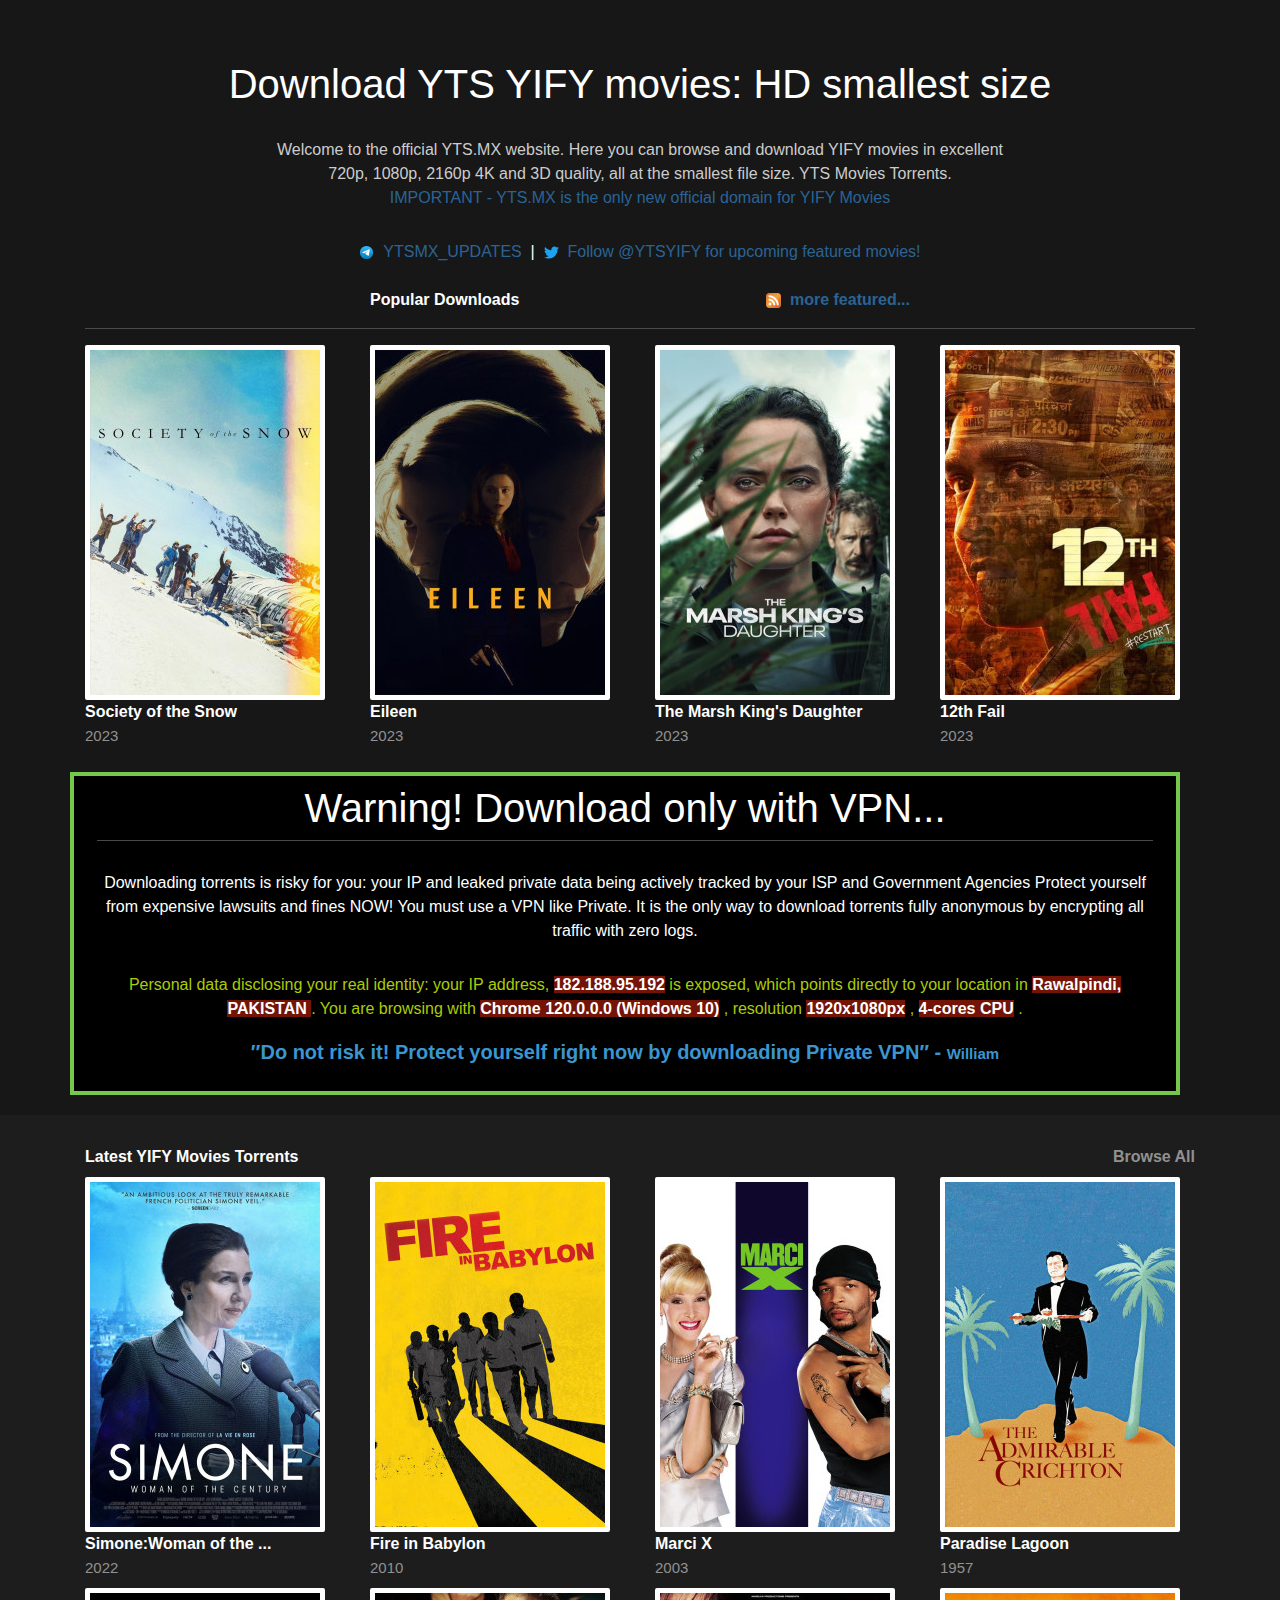
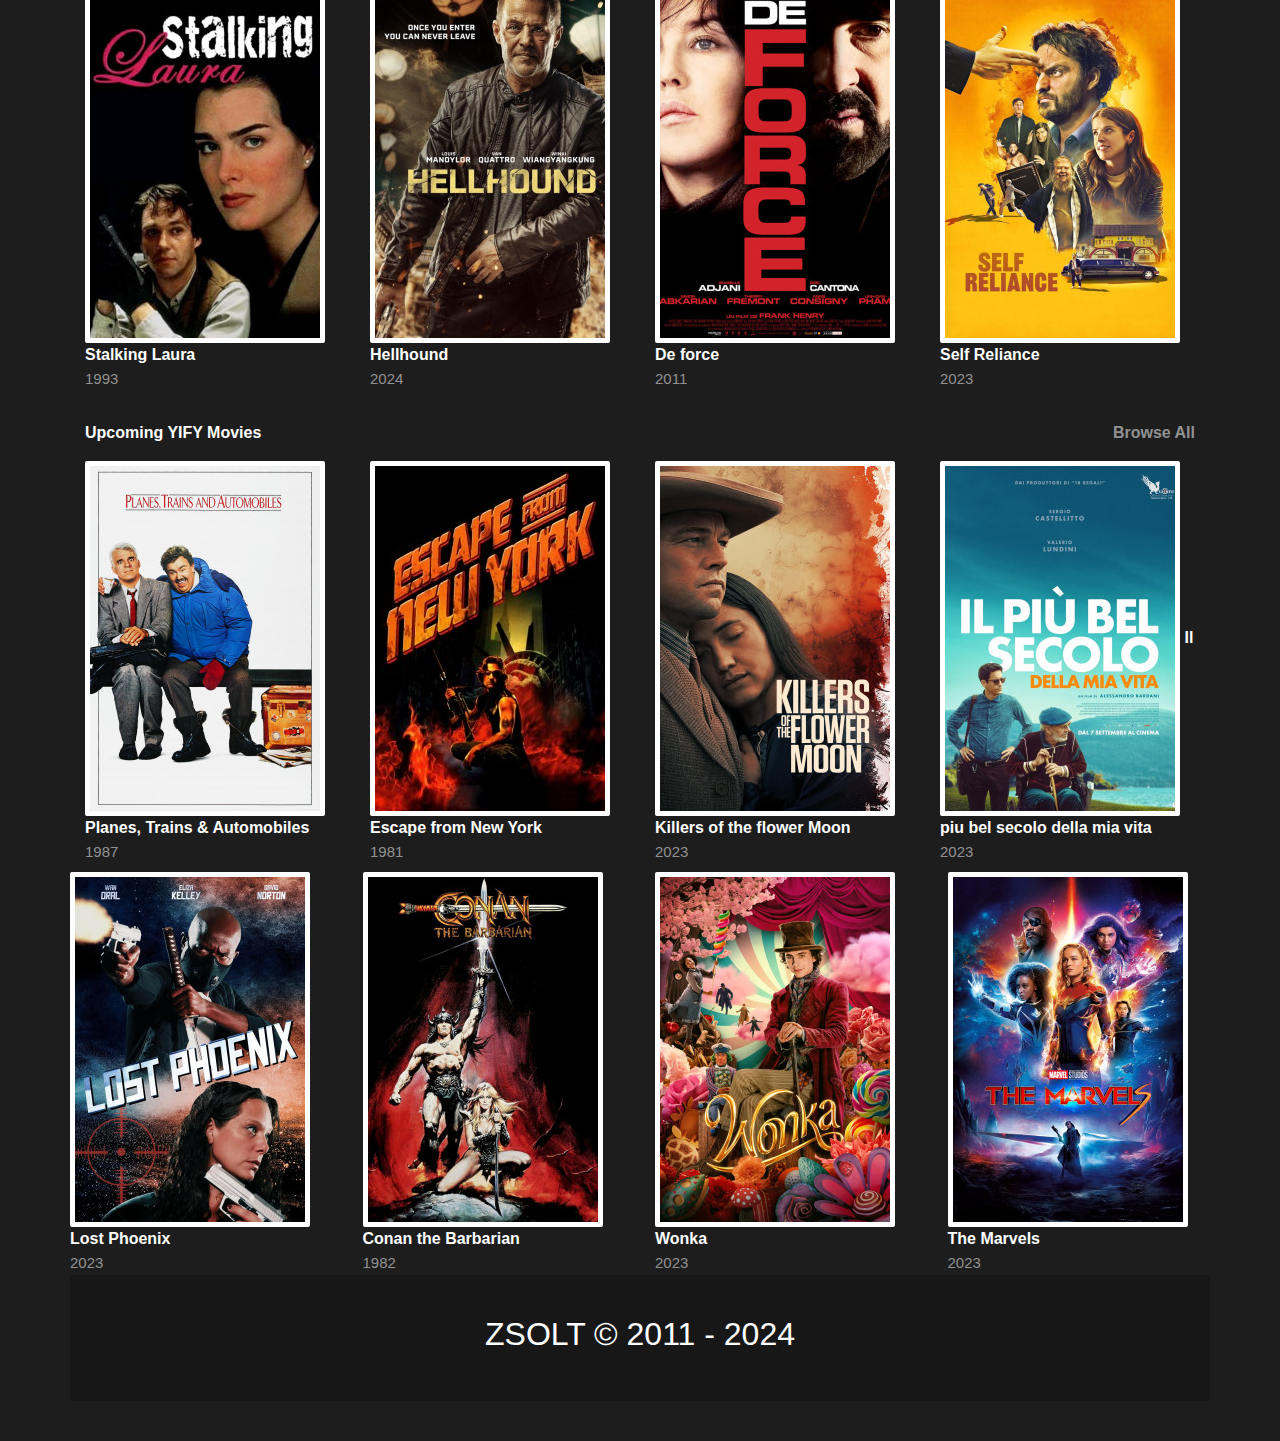
==== index.html @ 5f65e83f "completed assigment" ====
<!doctype html>
<html lang="en">

<head>
    <!-- Required meta tags -->
    <meta charset="utf-8">
    <meta name="viewport" content="width=device-width, initial-scale=1, shrink-to-fit=no">

    <!-- Bootstrap CSS -->
    <link rel="stylesheet" href="https://cdn.jsdelivr.net/npm/bootstrap@4.4.1/dist/css/bootstrap.min.css"
        integrity="sha384-Vkoo8x4CGsO3+Hhxv8T/Q5PaXtkKtu6ug5TOeNV6gBiFeWPGFN9MuhOf23Q9Ifjh" crossorigin="anonymous">
    <link rel="stylesheet" href="./style.css">

    <title>The Oficial Home of YIFY Movies Torerent Download - YTS</title>
</head>

<body>
    <div class="col-12" style="background-color:   #171717; padding-bottom: 20px; padding-top: 60px;">
        <div class="container">
            <h1 class="heading" id="heading"></h1>
            <p class="subHeading" id="subHeading"></p>
            <p class="subHeading">
                <span>
                    <img width="15" src="./assets/telegram.svg" />&nbsp;
                    <a class="link" href="">YTSMX_UPDATES </a>
                    <span style="color: white;">&nbsp;|&nbsp;</span>
                    <img width="15" src="./assets/twitter.svg" />&nbsp;
                    <a class="link" href="">Follow @YTSYIFY for upcoming featured movies!</a>
                </span>
            </p>

            <div class="row mt-4">
                <div class="col-3"></div>
                <div class="col-3"><span class="boldHeading">Popular Downloads</span></div>
                <div class="col-3" style="text-align: right;">
                    <img width="15" src="./assets/rss-icon.webp" />&nbsp;
                    <a class="link" style="font-weight: 900;" href="">more featured...</a>
                </div>
            </div>
            <div class="hLine" style=" margin-top: 16px; margin-bottom: 16px;"></div>
            <div class="row" id="popularMoviesContainer">

            </div>
            <div class="row w-100 p-2 mt-4 ad">
                <div class="col-12">
                    <h1 class="heading">Warning!‌‌‌ Download only with VPN...</h1>
                    <div class="hLine"></div>
                    <p class="subHeading" style="color: white;">Downloading torrents is risky for you: your IP and
                        leaked
                        private data being
                        actively tracked by your ISP and Government Agencies Protect yourself from expensive lawsuits
                        and
                        fines NOW! You must use a VPN like Private. It is the only way to download torrents fully
                        anonymous
                        by encrypting all traffic with zero logs.</p>
                    <p class="subHeading" style="color: #ABCC06;">Personal data disclosing your real identity: your IP
                        address, <b class="highlight">182.188.95.192</b> is exposed, which points directly to your
                        location
                        in
                        <b class="highlight"> Rawalpindi, PAKISTAN </b>.
                        You are browsing with <b class="highlight">Chrome 120.0.0.0 (Windows 10)</b> , resolution <b
                            class="highlight">1920x1080px</b> , <b class="highlight">4-cores CPU</b> .
                    </p>
                    <p style="text-align: center; color: #3B96D0; font-size: 20px; font-weight: 600;">
                        ″Do not risk it! Protect yourself right now by downloading Private VPN″ - <span
                            style="font-size: 15px;">William</span>
                    </p>
                </div>
            </div>
        </div>
    </div>

    <div class="col-12" style="background-color: #1D1D1D; padding-bottom: 20px; padding-top: 30px;">
        <div class="container">
            <div class="row">
                <div class="col-6 imgName">Latest YIFY Movies Torrents</div>
                <div class="col-6" style="text-align: right; color: #919191; font-weight: 600;">Browse All</div>
            </div>
            <div class="row mt-2">

                <!-- just delete the below data so it will come from js array and give ID to above row div and use that id in your javascript code, see line number 189 -->
                <div class="col-3">
                    <img src="./assets/movies-posters/5.jpg" class="image" />
                    <span class="imgName">Simone:Woman of the ...</span>
                    <br />
                    <span class="imgYear">2022</span>

                </div>
                <div class="col-3">
                    <img src="./assets/movies-posters/6.jpg" class="image" />
                    <span class="imgName">Fire in Babylon</span>
                    <br />
                    <span class="imgYear">2010</span>
                </div>

                <div class="col-3">
                    <img src="./assets/movies-posters/7.jpg" class="image" />
                    <span class="imgName">Marci X</span>
                    <br />
                    <span class="imgYear">2003</span>

                </div>

                <div class="col-3">
                    <img src="./assets/movies-posters/8.jpg" class="image" />
                    <span class="imgName">Paradise Lagoon</span>
                    <br />
                    <span class="imgYear">1957</span>

                </div>


            </div>
            <div class="row mt-2">
                <div class="col-3">
                    <img src="./assets/movies-posters/9.jpg" class="image" />
                    <span class="imgName"> Stalking Laura</span>
                    <br />
                    <span class="imgYear">1993</span>

                </div>
                <div class="col-3">
                    <img src="./assets/movies-posters/10.jpg" class="image" />
                    <span class="imgName">Hellhound</span>
                    <br />
                    <span class="imgYear">2024</span>
                </div>

                <div class="col-3">
                    <img src="./assets/movies-posters/11.jpg" class="image" />
                    <span class="imgName">De force</span>
                    <br />
                    <span class="imgYear">2011</span>

                </div>

                <div class="col-3">
                    <img src="./assets/movies-posters/12.jpg" class="image" />
                    <span class="imgName">Self Reliance</span>
                    <br />
                    <span class="imgYear">2023</span>

                </div>


            </div>
        </div>
        <div class="col-12" style="background-color: #1D1D1D; padding-bottom: 20px; padding-top: 30px;">
            <div class="container">
                <div class="row">
                    <div class="col-6 imgName">Upcoming YIFY Movies</div>
                    <div class="col-6" style="text-align: right; color: #919191; font-weight: 600;">Browse All</div>
                </div>
                <div class="row mt-2">
            </div>
                    <div class="row mt-2">
                        <div class="col-3">
                            <img src="./assets/movies-posters/13.jpg" class="image" />
                            <span class="imgName"> Planes, Trains & Automobiles</span>
                            <br />
                            <span class="imgYear">1987</span>
        
                        </div>
                        <div class="col-3">
                            <img src="./assets/movies-posters/14.jpg" class="image" />
                            <span class="imgName">Escape from New York</span>
                            <br />
                            <span class="imgYear">1981</span>
                        </div>
        
                        <div class="col-3">
                            <img src="./assets/movies-posters/16.jpg" class="image" />
                            <span class="imgName">Killers of the flower Moon</span>
                            <br />
                            <span class="imgYear">2023</span>
        
                        </div>
        
                        <div class="col-3">
                            <img src="./assets/movies-posters/15.jpg" class="image" />
                            <span class="imgName">Il piu bel secolo della mia vita</span>
                            <br />
                            <span class="imgYear">2023</span>
        
                        </div>
        
                        <div class="row mt-2">
                            <div class="col-3">
                                <img src="./assets/movies-posters/17.jpg" class="image" />
                                <span class="imgName">Lost Phoenix</span>
                                <br />
                                <span class="imgYear">2023</span>
            
                            </div>
                            <div class="col-3">
                                <img src="./assets/movies-posters/18.jpg" class="image" />
                                <span class="imgName">Conan the Barbarian</span>
                                <br />
                                <span class="imgYear">1982</span>
                            </div>
            
                            <div class="col-3">
                                <img src="./assets/movies-posters/19.jpg" class="image" />
                                <span class="imgName">Wonka</span>
                                <br />
                                <span class="imgYear">2023</span>
            
                            </div>
            
                            <div class="col-3">
                                <img src="./assets/movies-posters/20.jpg" class="image" />
                                <span class="imgName">The Marvels</span>
                                <br />
                                <span class="imgYear">2023</span>
            
                            </div>
    </div>

    <div class="col-12" style="background-color:   #171717;">
        <h2 style="width: 100%; text-align: center; padding: 40px; color: white;">ZSOLT © 2011 - 2024</h2>
    </div>



    <script>
        document.getElementById('heading').innerHTML = 'Download YTS YIFY movies: HD smallest size';
        document.getElementById('subHeading').innerHTML = 'Welcome to the official YTS.MX website. Here you can browse and download YIFY movies in excellent <br> 720p, 1080p, 2160p 4K and 3D quality, all at the smallest file size. YTS Movies Torrents. <br> <a class="link" href="">IMPORTANT - YTS.MX is the only new official domain for YIFY Movies</a>';

        var popularMovies = [
            {
                image: './assets/movies-posters/1.jpg',
                name: 'Society of the Snow',
                year: 2023
            },
            {
                image: './assets/movies-posters/2.jpg',
                name: 'Eileen',
                year: 2023
            },
            {
                image: './assets/movies-posters/3.jpg',
                name: 'The Marsh King\'s Daughter',
                year: 2023
            },
            {
                image: './assets/movies-posters/4.jpg',
                name: '12th Fail',
                year: 2023
            }
        ];
        var html = '';
        for (let i = 0; i < popularMovies.length; i++) {
            html += ' <div class="col-3"><img src="'+popularMovies[i].image+'" class="image" /><span class="imgName">'+popularMovies[i].name+'</span><br /><span class="imgYear">'+popularMovies[i].year+'</span></div>'
        }
        document.getElementById('popularMoviesContainer').innerHTML = html;


// you need to write your JS code here


    </script>

    <!-- Optional JavaScript -->
    <!-- jQuery first, then Popper.js, then Bootstrap JS -->
    <script src="https://code.jquery.com/jquery-3.4.1.slim.min.js"
        integrity="sha384-J6qa4849blE2+poT4WnyKhv5vZF5SrPo0iEjwBvKU7imGFAV0wwj1yYfoRSJoZ+n"
        crossorigin="anonymous"></script>
    <script src="https://cdn.jsdelivr.net/npm/popper.js@1.16.0/dist/umd/popper.min.js"
        integrity="sha384-Q6E9RHvbIyZFJoft+2mJbHaEWldlvI9IOYy5n3zV9zzTtmI3UksdQRVvoxMfooAo"
        crossorigin="anonymous"></script>
    <script src="https://cdn.jsdelivr.net/npm/bootstrap@4.4.1/dist/js/bootstrap.min.js"
        integrity="sha384-wfSDF2E50Y2D1uUdj0O3uMBJnjuUD4Ih7YwaYd1iqfktj0Uod8GCExl3Og8ifwB6"
        crossorigin="anonymous"></script>
</body>

</html>
---- style.css ----
.heading{
    text-align: center;
    color: white;
    
}

.subHeading{
    color:#CCCCCC;
    text-align: center;
    margin-top: 30px;
}

.link{
    color: #2A6496;
    font-weight: 500;
}

.boldHeading{
    color: white;
    font-weight: 700;
}


.hLine{
    height: 1px; 
    background-color: #494A4B; 
   
}


.image{
    border: 5px solid white; 
    border-radius: 2px;
}


.imgName{
    color: white; 
    font-size: 16px; 
    font-weight: 600;
}

.imgYear{
    color: #919191; 
    font-size: 15px; 
    font-weight: 400;
}

.highlight{
    color: white; 
    background-color: #731407;
}

.ad{
    background-color: black; 
    border: 4px solid #75C74E;
}
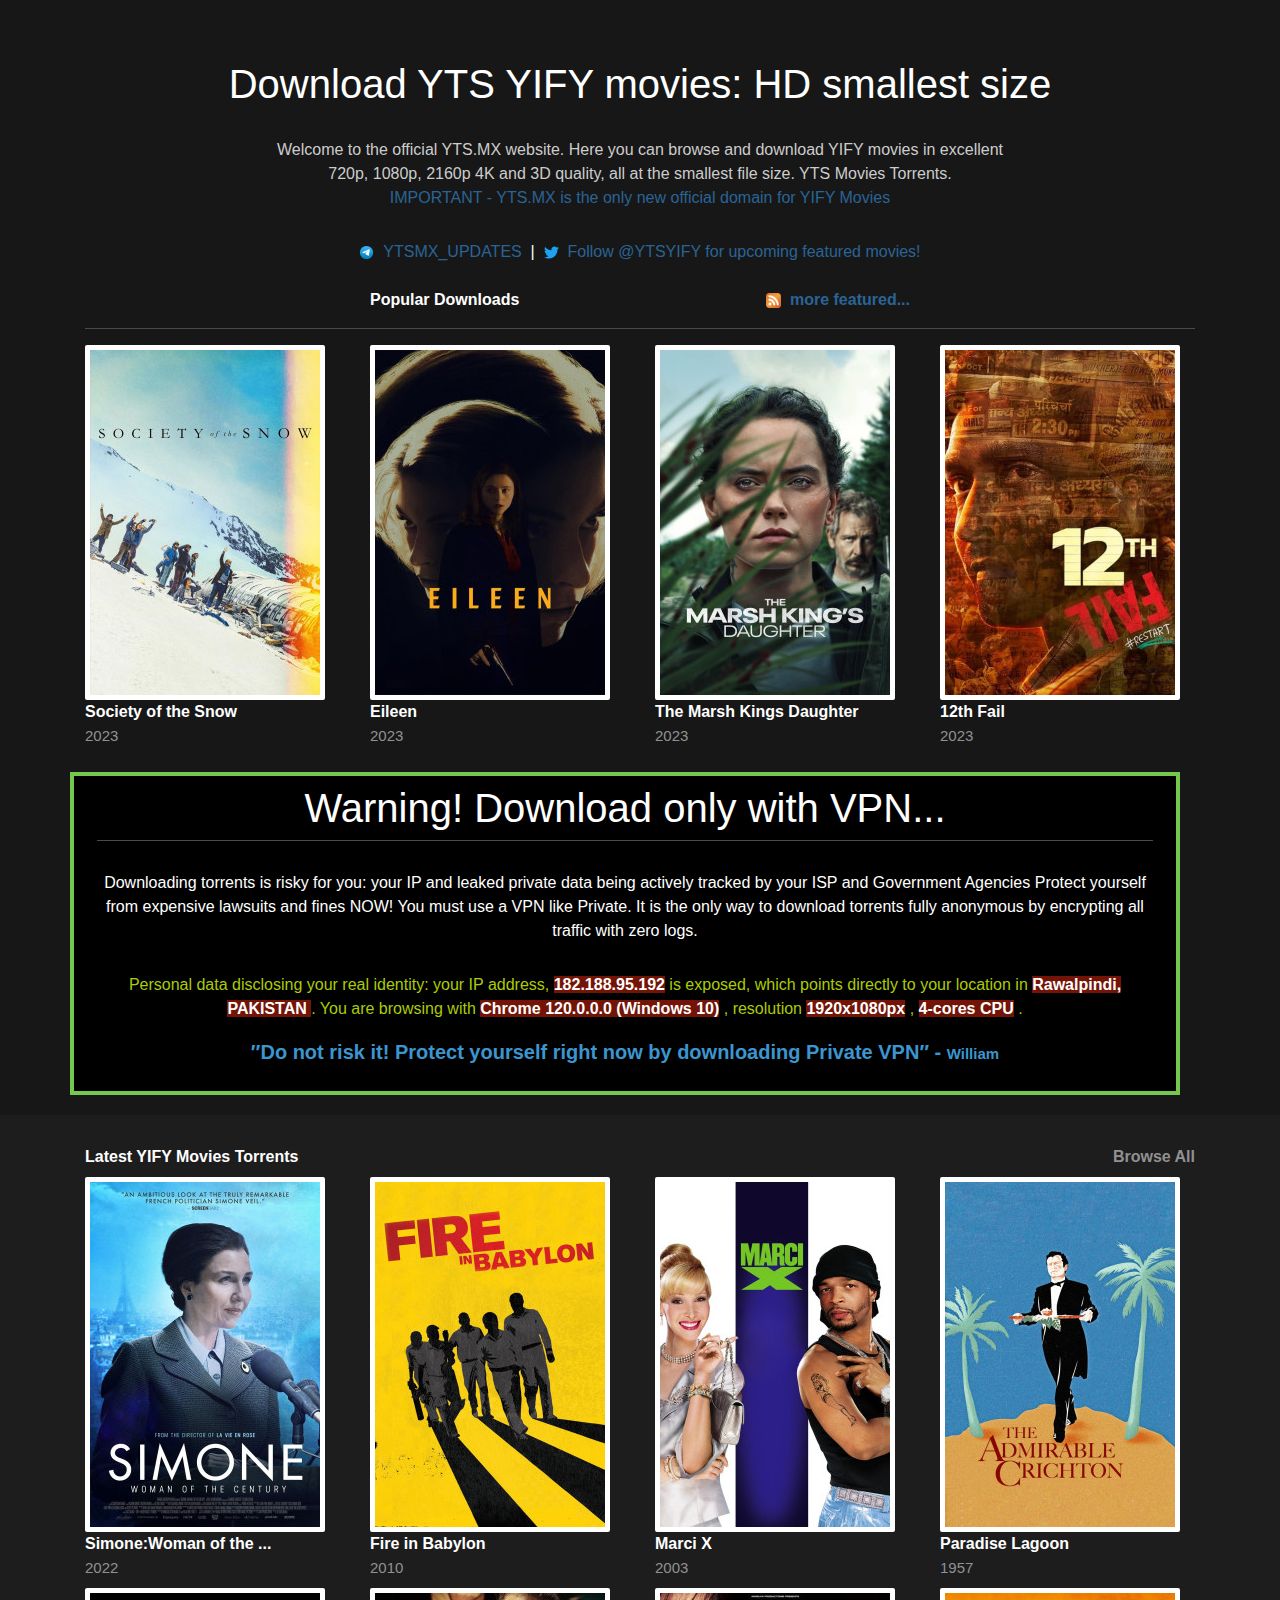
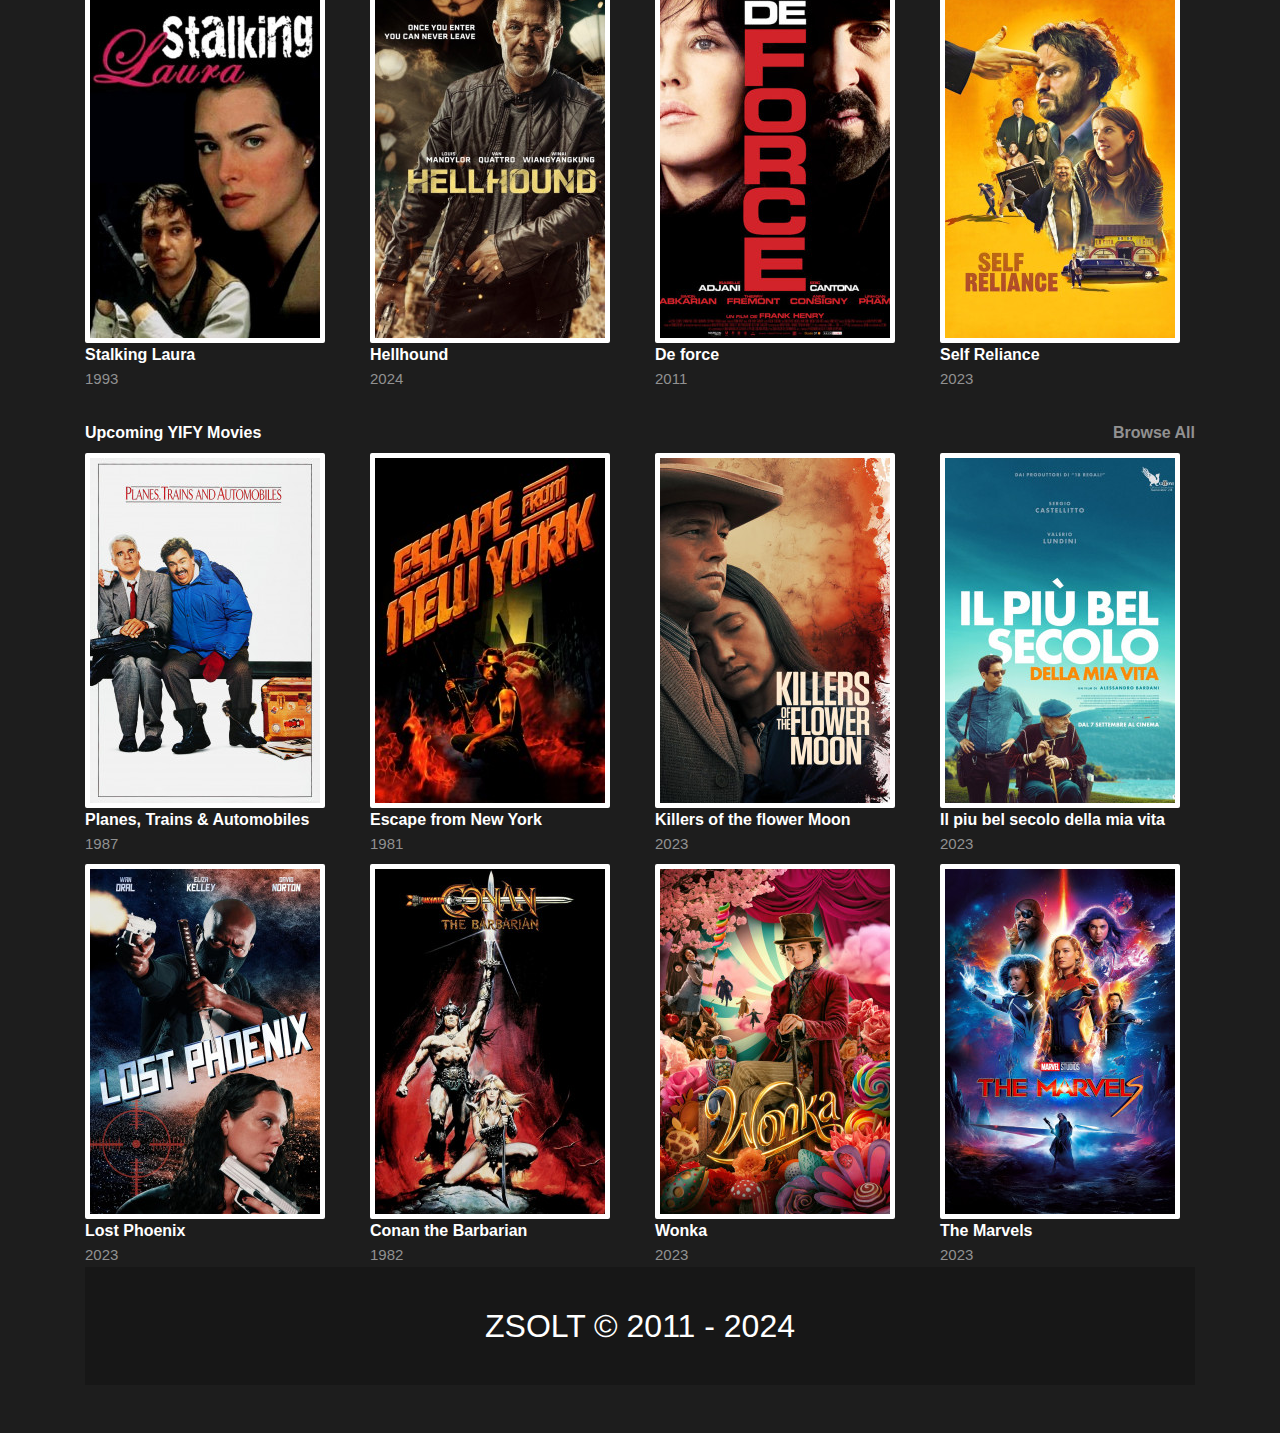
==== commit a3a18f0a: "Add cursor pointer to image and image name" ====
--- a/index.html
+++ b/index.html
@@ -151,126 +151,138 @@
                     <div class="col-6 imgName">Upcoming YIFY Movies</div>
                     <div class="col-6" style="text-align: right; color: #919191; font-weight: 600;">Browse All</div>
                 </div>
+
+                <div class="row mt-2" id="upcoming1">
+                </div>
                 <div class="row mt-2">
-            </div>
-                    <div class="row mt-2">
-                        <div class="col-3">
-                            <img src="./assets/movies-posters/13.jpg" class="image" />
-                            <span class="imgName"> Planes, Trains & Automobiles</span>
-                            <br />
-                            <span class="imgYear">1987</span>
-        
-                        </div>
-                        <div class="col-3">
-                            <img src="./assets/movies-posters/14.jpg" class="image" />
-                            <span class="imgName">Escape from New York</span>
-                            <br />
-                            <span class="imgYear">1981</span>
-                        </div>
-        
-                        <div class="col-3">
-                            <img src="./assets/movies-posters/16.jpg" class="image" />
-                            <span class="imgName">Killers of the flower Moon</span>
-                            <br />
-                            <span class="imgYear">2023</span>
-        
-                        </div>
-        
-                        <div class="col-3">
-                            <img src="./assets/movies-posters/15.jpg" class="image" />
-                            <span class="imgName">Il piu bel secolo della mia vita</span>
-                            <br />
-                            <span class="imgYear">2023</span>
-        
-                        </div>
-        
-                        <div class="row mt-2">
-                            <div class="col-3">
-                                <img src="./assets/movies-posters/17.jpg" class="image" />
-                                <span class="imgName">Lost Phoenix</span>
-                                <br />
-                                <span class="imgYear">2023</span>
-            
-                            </div>
-                            <div class="col-3">
-                                <img src="./assets/movies-posters/18.jpg" class="image" />
-                                <span class="imgName">Conan the Barbarian</span>
-                                <br />
-                                <span class="imgYear">1982</span>
-                            </div>
-            
-                            <div class="col-3">
-                                <img src="./assets/movies-posters/19.jpg" class="image" />
-                                <span class="imgName">Wonka</span>
-                                <br />
-                                <span class="imgYear">2023</span>
-            
-                            </div>
-            
-                            <div class="col-3">
-                                <img src="./assets/movies-posters/20.jpg" class="image" />
-                                <span class="imgName">The Marvels</span>
-                                <br />
-                                <span class="imgYear">2023</span>
-            
-                            </div>
-    </div>
-
-    <div class="col-12" style="background-color:   #171717;">
-        <h2 style="width: 100%; text-align: center; padding: 40px; color: white;">ZSOLT © 2011 - 2024</h2>
-    </div>
-
-
-
-    <script>
-        document.getElementById('heading').innerHTML = 'Download YTS YIFY movies: HD smallest size';
-        document.getElementById('subHeading').innerHTML = 'Welcome to the official YTS.MX website. Here you can browse and download YIFY movies in excellent <br> 720p, 1080p, 2160p 4K and 3D quality, all at the smallest file size. YTS Movies Torrents. <br> <a class="link" href="">IMPORTANT - YTS.MX is the only new official domain for YIFY Movies</a>';
-
-        var popularMovies = [
-            {
-                image: './assets/movies-posters/1.jpg',
-                name: 'Society of the Snow',
-                year: 2023
-            },
-            {
-                image: './assets/movies-posters/2.jpg',
-                name: 'Eileen',
-                year: 2023
-            },
-            {
-                image: './assets/movies-posters/3.jpg',
-                name: 'The Marsh King\'s Daughter',
-                year: 2023
-            },
-            {
-                image: './assets/movies-posters/4.jpg',
-                name: '12th Fail',
-                year: 2023
-            }
-        ];
-        var html = '';
-        for (let i = 0; i < popularMovies.length; i++) {
-            html += ' <div class="col-3"><img src="'+popularMovies[i].image+'" class="image" /><span class="imgName">'+popularMovies[i].name+'</span><br /><span class="imgYear">'+popularMovies[i].year+'</span></div>'
-        }
-        document.getElementById('popularMoviesContainer').innerHTML = html;
-
-
-// you need to write your JS code here
-
-
-    </script>
-
-    <!-- Optional JavaScript -->
-    <!-- jQuery first, then Popper.js, then Bootstrap JS -->
-    <script src="https://code.jquery.com/jquery-3.4.1.slim.min.js"
-        integrity="sha384-J6qa4849blE2+poT4WnyKhv5vZF5SrPo0iEjwBvKU7imGFAV0wwj1yYfoRSJoZ+n"
-        crossorigin="anonymous"></script>
-    <script src="https://cdn.jsdelivr.net/npm/popper.js@1.16.0/dist/umd/popper.min.js"
-        integrity="sha384-Q6E9RHvbIyZFJoft+2mJbHaEWldlvI9IOYy5n3zV9zzTtmI3UksdQRVvoxMfooAo"
-        crossorigin="anonymous"></script>
-    <script src="https://cdn.jsdelivr.net/npm/bootstrap@4.4.1/dist/js/bootstrap.min.js"
-        integrity="sha384-wfSDF2E50Y2D1uUdj0O3uMBJnjuUD4Ih7YwaYd1iqfktj0Uod8GCExl3Og8ifwB6"
-        crossorigin="anonymous"></script>
+                    <div class="col-3">
+                        <img src="./assets/movies-posters/17.jpg" class="image" />
+                        <span class="imgName">Lost Phoenix</span>
+                        <br />
+                        <span class="imgYear">2023</span>
+
+                    </div>
+                    <div class="col-3">
+                        <img src="./assets/movies-posters/18.jpg" class="image" />
+                        <span class="imgName">Conan the Barbarian</span>
+                        <br />
+                        <span class="imgYear">1982</span>
+                    </div>
+
+                    <div class="col-3">
+                        <img src="./assets/movies-posters/19.jpg" class="image" />
+                        <span class="imgName">Wonka</span>
+                        <br />
+                        <span class="imgYear">2023</span>
+
+                    </div>
+
+                    <div class="col-3">
+                        <img src="./assets/movies-posters/20.jpg" class="image" />
+                        <span class="imgName">The Marvels</span>
+                        <br />
+                        <span class="imgYear">2023</span>
+
+                    </div>
+                </div>
+
+                <div class="col-12" style="background-color:   #171717;">
+                    <h2 style="width: 100%; text-align: center; padding: 40px; color: white;">ZSOLT © 2011 - 2024</h2>
+                </div>
+
+
+
+                <script>
+                    populatePopularMovies();
+                    populateUpcomingMovies1();
+
+                    function populatePopularMovies() {
+                        document.getElementById('heading').innerHTML = 'Download YTS YIFY movies: HD smallest size';
+                        document.getElementById('subHeading').innerHTML = 'Welcome to the official YTS.MX website. Here you can browse and download YIFY movies in excellent <br> 720p, 1080p, 2160p 4K and 3D quality, all at the smallest file size. YTS Movies Torrents. <br> <a class="link" href="">IMPORTANT - YTS.MX is the only new official domain for YIFY Movies</a>';
+
+                        var popularMovies = [
+                            {
+                                image: './assets/movies-posters/1.jpg',
+                                name: 'Society of the Snow',
+                                year: 2023
+                            },
+                            {
+                                image: './assets/movies-posters/2.jpg',
+                                name: 'Eileen',
+                                year: 2023
+                            },
+                            {
+                                image: './assets/movies-posters/3.jpg',
+                                name: 'The Marsh Kings Daughter',
+                                year: 2023
+                            },
+                            {
+                                image: './assets/movies-posters/4.jpg',
+                                name: '12th Fail',
+                                year: 2023
+                            }
+                        ];
+                        var html = '';
+                        for (let i = 0; i < popularMovies.length; i++) {
+                            html += ' <div class="col-3"><img onclick="redirectToDetail(\'' + popularMovies[i].name + '\')" src="' + popularMovies[i].image + '" class="image" /><span class="imgName">' + popularMovies[i].name + '</span><br /><span class="imgYear">' + popularMovies[i].year + '</span></div>'
+                        }
+                        document.getElementById('popularMoviesContainer').innerHTML = html;
+                    }
+
+
+                  
+
+
+                    function populateUpcomingMovies1() {
+                        // you need to write your JS code here
+                        var upcomingMovies1 = [
+                            {
+                                image: './assets/movies-posters/13.jpg',
+                                name: 'Planes, Trains & Automobiles',
+                                year: 1987
+                            },
+                            {
+                                image: './assets/movies-posters/14.jpg',
+                                name: 'Escape from New York',
+                                year: 1981
+                            },
+                            {
+                                image: './assets/movies-posters/16.jpg',
+                                name: 'Killers of the flower Moon',
+                                year: 2023
+                            },
+                            {
+                                image: './assets/movies-posters/15.jpg',
+                                name: 'Il piu bel secolo della mia vita',
+                                year: 2023
+                            },
+                        ];
+                        html1 = '';
+                        for (let i = 0; i < upcomingMovies1.length; i++) {
+                            html1 += '<div class="col-3"><img src="' + upcomingMovies1[i].image + '" class="image" /> <br/><span class="imgName">' + upcomingMovies1[i].name + '</span> <br /><span class="imgYear">' + upcomingMovies1[i].year + '</span> </div>'
+                        }
+                        document.getElementById('upcoming1').innerHTML = html1;
+                    }
+
+                    function redirectToDetail(movieName) {
+                        window.location.href = './details.html?name='+movieName;
+                    }
+
+                   
+
+                </script>
+
+                <!-- Optional JavaScript -->
+                <!-- jQuery first, then Popper.js, then Bootstrap JS -->
+                <script src="https://code.jquery.com/jquery-3.4.1.slim.min.js"
+                    integrity="sha384-J6qa4849blE2+poT4WnyKhv5vZF5SrPo0iEjwBvKU7imGFAV0wwj1yYfoRSJoZ+n"
+                    crossorigin="anonymous"></script>
+                <script src="https://cdn.jsdelivr.net/npm/popper.js@1.16.0/dist/umd/popper.min.js"
+                    integrity="sha384-Q6E9RHvbIyZFJoft+2mJbHaEWldlvI9IOYy5n3zV9zzTtmI3UksdQRVvoxMfooAo"
+                    crossorigin="anonymous"></script>
+                <script src="https://cdn.jsdelivr.net/npm/bootstrap@4.4.1/dist/js/bootstrap.min.js"
+                    integrity="sha384-wfSDF2E50Y2D1uUdj0O3uMBJnjuUD4Ih7YwaYd1iqfktj0Uod8GCExl3Og8ifwB6"
+                    crossorigin="anonymous"></script>
 </body>
 
 </html>--- a/style.css
+++ b/style.css
@@ -32,6 +32,7 @@
 .image{
     border: 5px solid white; 
     border-radius: 2px;
+    cursor: pointer;
 }
 
 
@@ -39,6 +40,11 @@
     color: white; 
     font-size: 16px; 
     font-weight: 600;
+    cursor: pointer;
+}
+
+.imgName:hover{
+    color: blue;
 }
 
 .imgYear{
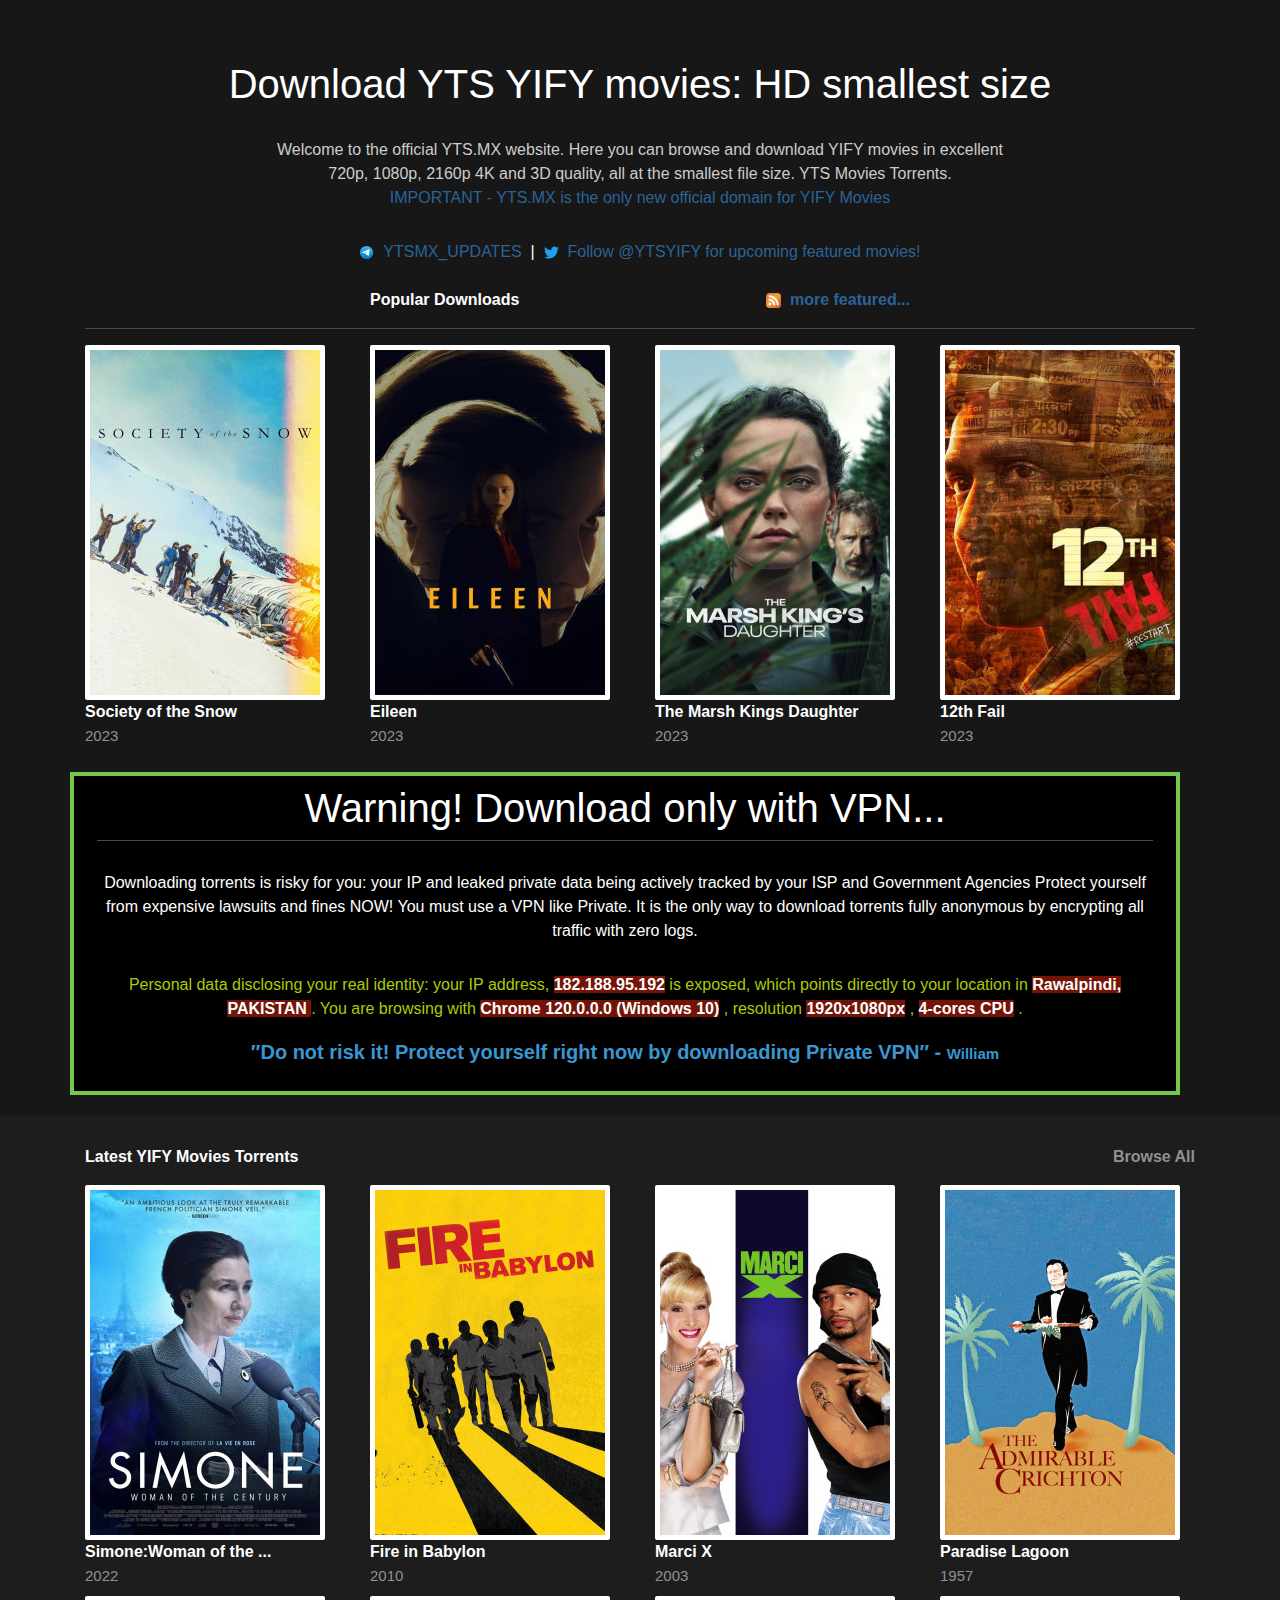
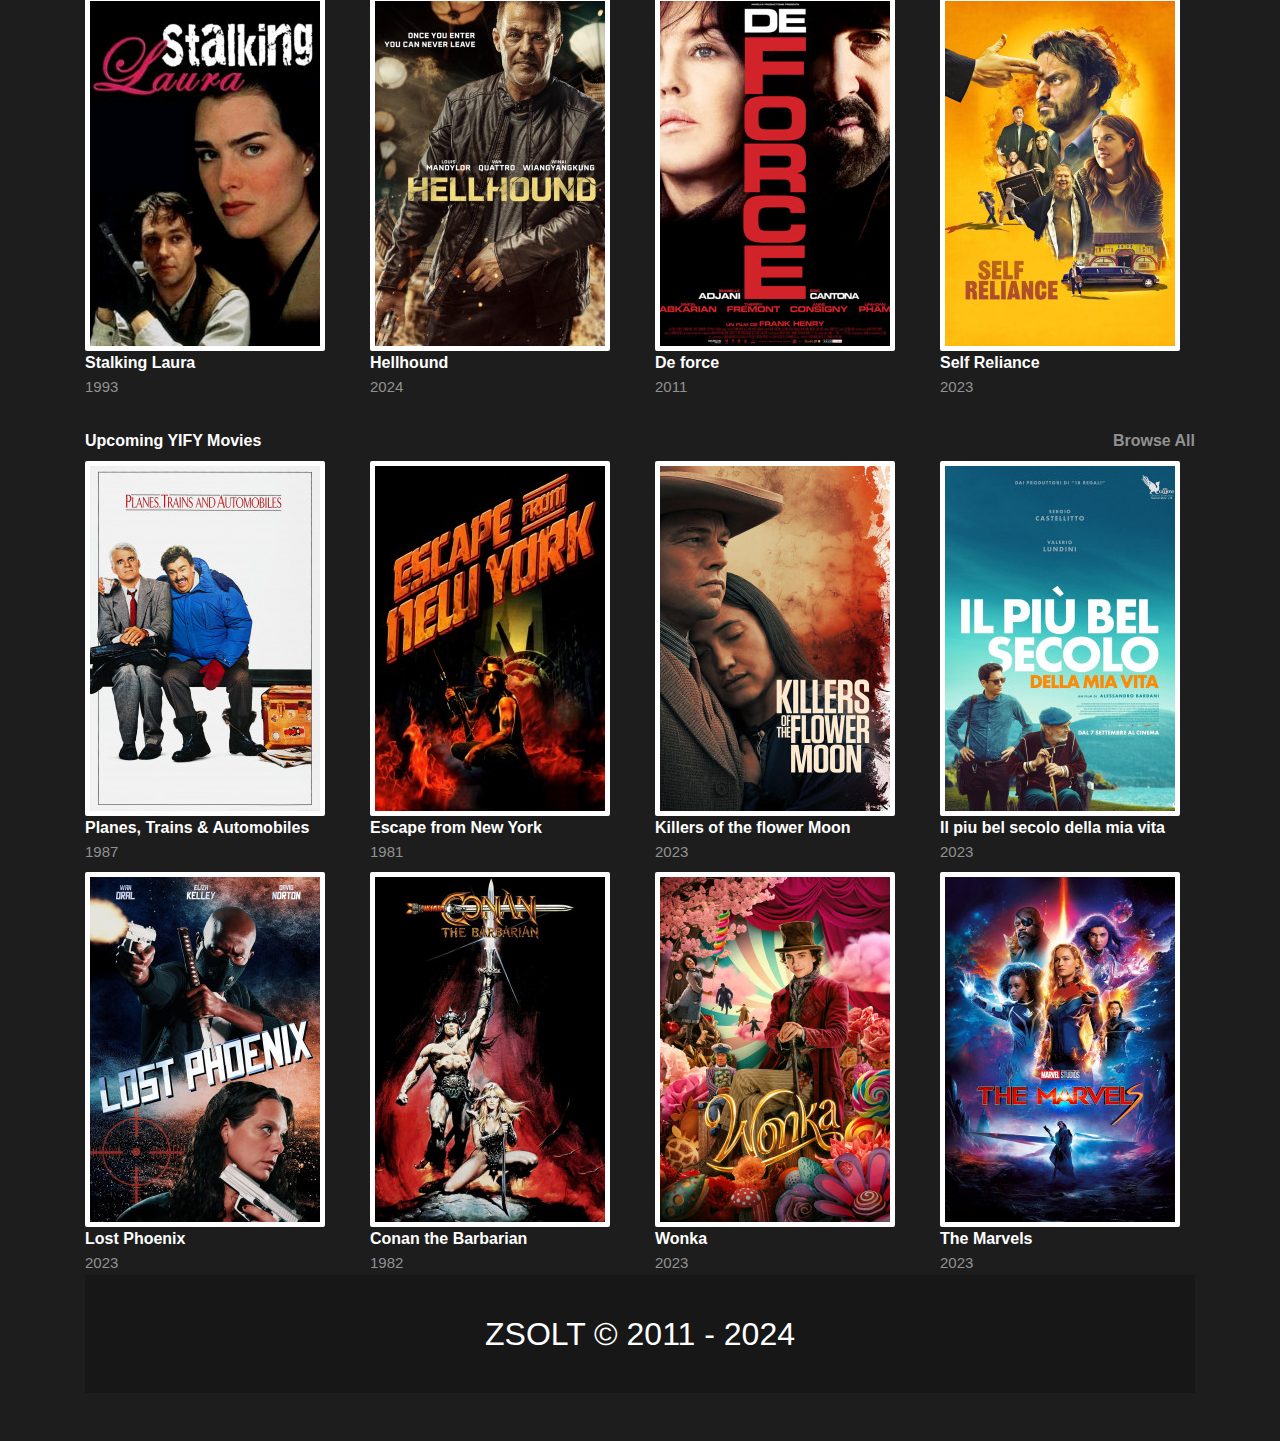
==== commit 663fe75b: "Add latest movies to homepage" ====
--- a/index.html
+++ b/index.html
@@ -69,79 +69,13 @@
             </div>
         </div>
     </div>
-
     <div class="col-12" style="background-color: #1D1D1D; padding-bottom: 20px; padding-top: 30px;">
         <div class="container">
             <div class="row">
                 <div class="col-6 imgName">Latest YIFY Movies Torrents</div>
                 <div class="col-6" style="text-align: right; color: #919191; font-weight: 600;">Browse All</div>
             </div>
-            <div class="row mt-2">
-
-                <!-- just delete the below data so it will come from js array and give ID to above row div and use that id in your javascript code, see line number 189 -->
-                <div class="col-3">
-                    <img src="./assets/movies-posters/5.jpg" class="image" />
-                    <span class="imgName">Simone:Woman of the ...</span>
-                    <br />
-                    <span class="imgYear">2022</span>
-
-                </div>
-                <div class="col-3">
-                    <img src="./assets/movies-posters/6.jpg" class="image" />
-                    <span class="imgName">Fire in Babylon</span>
-                    <br />
-                    <span class="imgYear">2010</span>
-                </div>
-
-                <div class="col-3">
-                    <img src="./assets/movies-posters/7.jpg" class="image" />
-                    <span class="imgName">Marci X</span>
-                    <br />
-                    <span class="imgYear">2003</span>
-
-                </div>
-
-                <div class="col-3">
-                    <img src="./assets/movies-posters/8.jpg" class="image" />
-                    <span class="imgName">Paradise Lagoon</span>
-                    <br />
-                    <span class="imgYear">1957</span>
-
-                </div>
-
-
-            </div>
-            <div class="row mt-2">
-                <div class="col-3">
-                    <img src="./assets/movies-posters/9.jpg" class="image" />
-                    <span class="imgName"> Stalking Laura</span>
-                    <br />
-                    <span class="imgYear">1993</span>
-
-                </div>
-                <div class="col-3">
-                    <img src="./assets/movies-posters/10.jpg" class="image" />
-                    <span class="imgName">Hellhound</span>
-                    <br />
-                    <span class="imgYear">2024</span>
-                </div>
-
-                <div class="col-3">
-                    <img src="./assets/movies-posters/11.jpg" class="image" />
-                    <span class="imgName">De force</span>
-                    <br />
-                    <span class="imgYear">2011</span>
-
-                </div>
-
-                <div class="col-3">
-                    <img src="./assets/movies-posters/12.jpg" class="image" />
-                    <span class="imgName">Self Reliance</span>
-                    <br />
-                    <span class="imgYear">2023</span>
-
-                </div>
-
+            <div class="row mt-2" id="latestMovies">
 
             </div>
         </div>
@@ -154,6 +88,7 @@
 
                 <div class="row mt-2" id="upcoming1">
                 </div>
+                <!-- !upcoming mvoies row 2 -->
                 <div class="row mt-2">
                     <div class="col-3">
                         <img src="./assets/movies-posters/17.jpg" class="image" />
@@ -195,6 +130,7 @@
                 <script>
                     populatePopularMovies();
                     populateUpcomingMovies1();
+                    populateLatestMovies();
 
                     function populatePopularMovies() {
                         document.getElementById('heading').innerHTML = 'Download YTS YIFY movies: HD smallest size';
@@ -228,11 +164,7 @@
                         }
                         document.getElementById('popularMoviesContainer').innerHTML = html;
                     }
-
-
-                  
-
-
+                    //it populates upcoming movies first row
                     function populateUpcomingMovies1() {
                         // you need to write your JS code here
                         var upcomingMovies1 = [
@@ -263,12 +195,64 @@
                         }
                         document.getElementById('upcoming1').innerHTML = html1;
                     }
+                    function populateLatestMovies() {
+                        var html = '';
+                        var latestMovies = [
+                            {
+                                image: './assets/movies-posters/5.jpg',
+                                name: 'Simone:Woman of the ...',
+                                year: 2022
+                            },
+                            {
+                                image: './assets/movies-posters/6.jpg',
+                                name: 'Fire in Babylon',
+                                year: 2010
+                            },
+                            {
+                                image: './assets/movies-posters/7.jpg',
+                                name: 'Marci X',
+                                year: 2003
+                            },
+                            {
+                                image: './assets/movies-posters/8.jpg',
+                                name: 'Paradise Lagoon',
+                                year: 1957
+                            },
+                            {
+                                image: './assets/movies-posters/9.jpg',
+                                name: 'Stalking Laura',
+                                year: 1993
+                            },
+                            {
+                                image: './assets/movies-posters/10.jpg',
+                                name: 'Hellhound',
+                                year: 2024
+                            },
+                            {
+                                image: './assets/movies-posters/11.jpg',
+                                name: 'De force',
+                                year: 2011
+                            },
+                            {
+                                image: './assets/movies-posters/12.jpg',
+                                name: 'Self Reliance',
+                                year: 2023
+                            }
+                        ];
+                        for (let i = 0; i < latestMovies.length; i++) {
+                            html += '<div class="col-3 mt-2"> <img onclick="redirectToDetail(\'' + latestMovies[i].name + '\')" src="' + latestMovies[i].image + '" class="image" /> <span class="imgName">' + latestMovies[i].name + '</span><br /> <span class="imgYear">' + latestMovies[i].year + '</span></div>';
+                        }
+                        document.getElementById('latestMovies').innerHTML = html;
+                    }
+
+
+
 
                     function redirectToDetail(movieName) {
-                        window.location.href = './details.html?name='+movieName;
-                    }
-
-                   
+                        window.location.href = './details.html?name=' + movieName;
+                    }
+
+
 
                 </script>
 
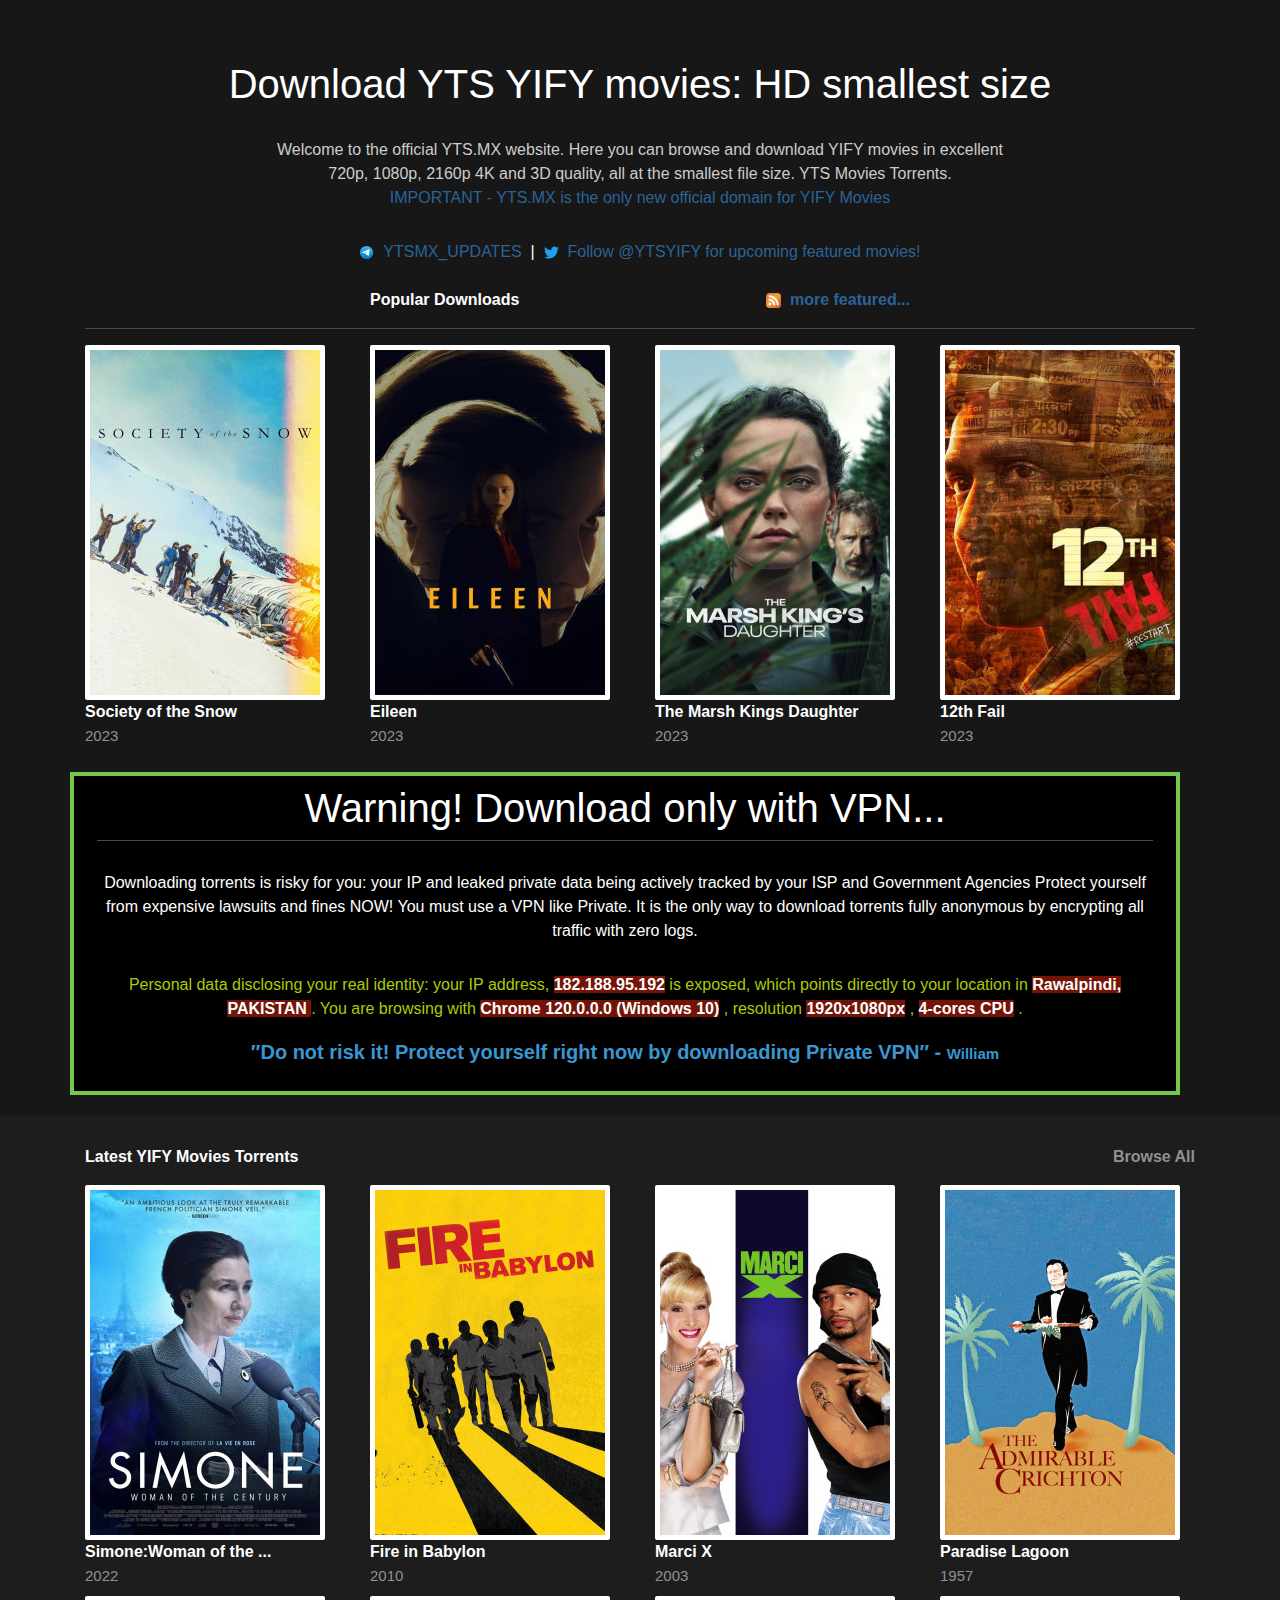
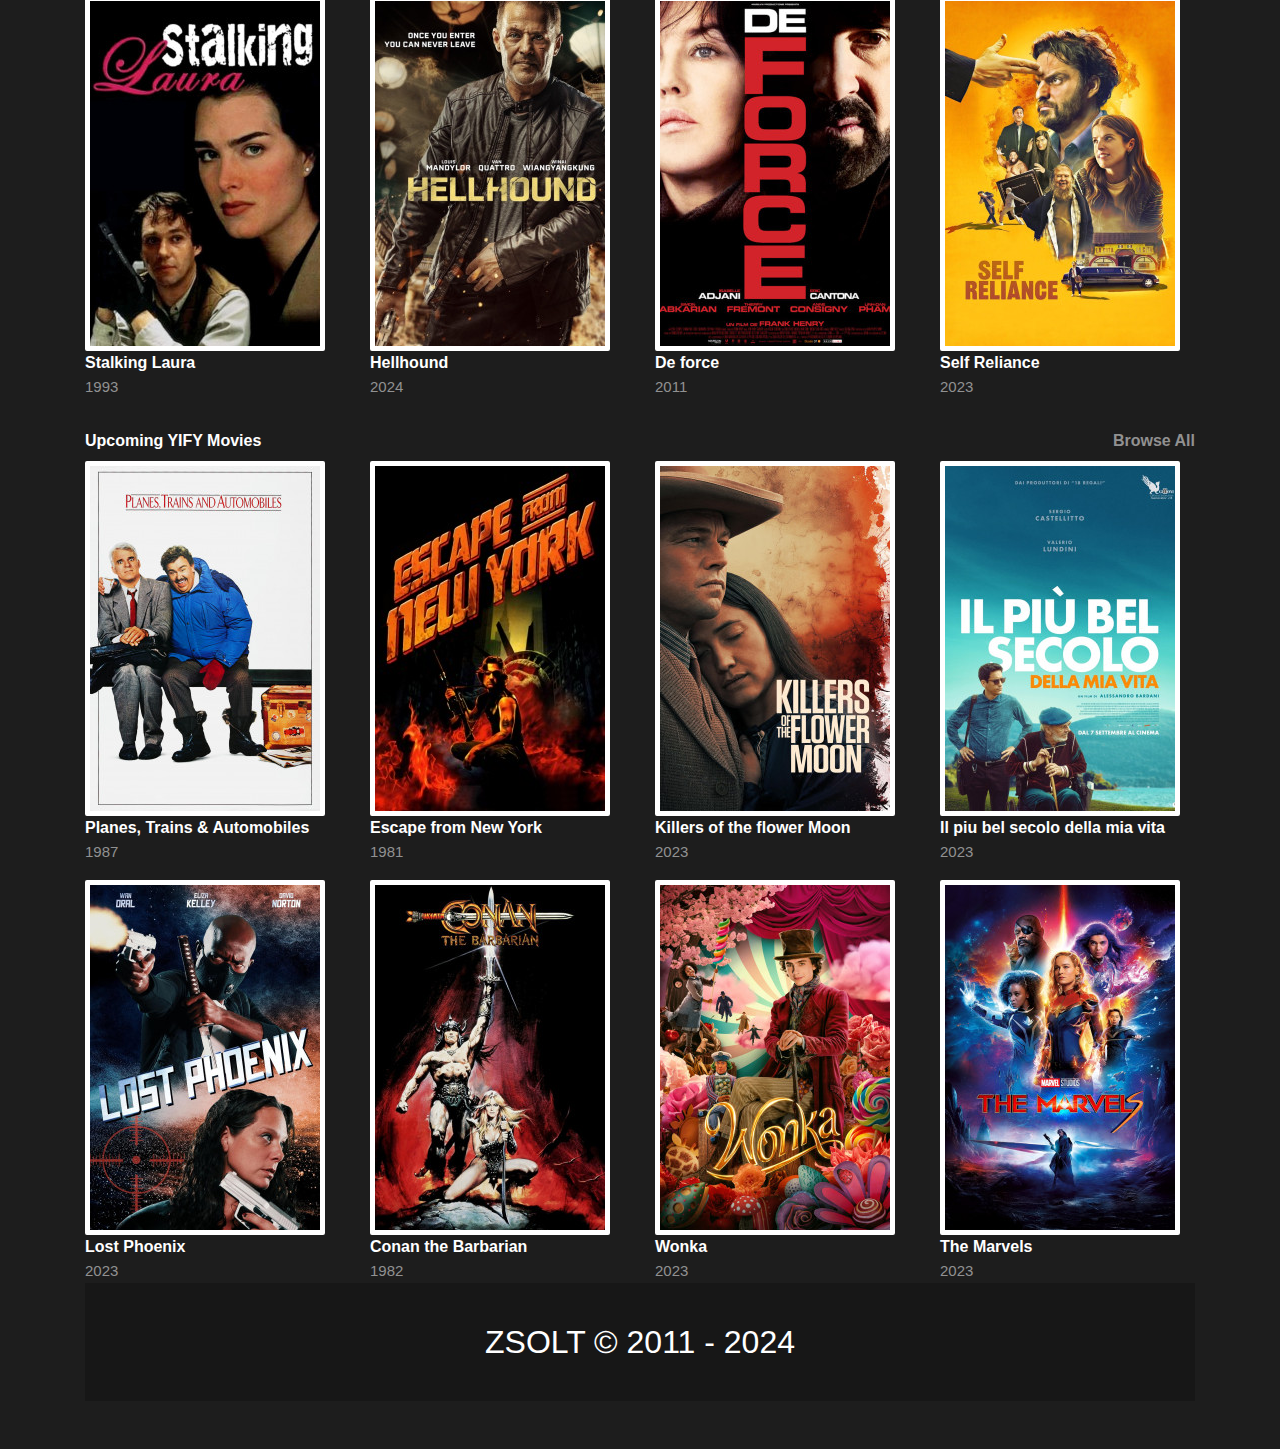
==== commit 7618db75: "created upcomimgMovies2() line 134 and created function upcomingMovies2 at line 248" ====
--- a/index.html
+++ b/index.html
@@ -88,8 +88,8 @@
 
                 <div class="row mt-2" id="upcoming1">
                 </div>
-                <!-- !upcoming mvoies row 2 -->
-                <div class="row mt-2">
+                <!-- !upcoming movies row 2 -->
+                <div class="row mt-2" id="upcoming2">
                     <div class="col-3">
                         <img src="./assets/movies-posters/17.jpg" class="image" />
                         <span class="imgName">Lost Phoenix</span>
@@ -131,7 +131,7 @@
                     populatePopularMovies();
                     populateUpcomingMovies1();
                     populateLatestMovies();
-
+                    upcomingMovies2();
                     function populatePopularMovies() {
                         document.getElementById('heading').innerHTML = 'Download YTS YIFY movies: HD smallest size';
                         document.getElementById('subHeading').innerHTML = 'Welcome to the official YTS.MX website. Here you can browse and download YIFY movies in excellent <br> 720p, 1080p, 2160p 4K and 3D quality, all at the smallest file size. YTS Movies Torrents. <br> <a class="link" href="">IMPORTANT - YTS.MX is the only new official domain for YIFY Movies</a>';
@@ -160,7 +160,7 @@
                         ];
                         var html = '';
                         for (let i = 0; i < popularMovies.length; i++) {
-                            html += ' <div class="col-3"><img onclick="redirectToDetail(\'' + popularMovies[i].name + '\')" src="' + popularMovies[i].image + '" class="image" /><span class="imgName">' + popularMovies[i].name + '</span><br /><span class="imgYear">' + popularMovies[i].year + '</span></div>'
+                            html += ' <div class="col-3"><img onclick="redirectToDetail(\'' + popularMovies[i].name + '\',\'' + popularMovies[i].year + '\',\'' + popularMovies[i].image + '\')" src="' + popularMovies[i].image + '" class="image" /><span class="imgName">' + popularMovies[i].name + '</span><br /><span class="imgYear">' + popularMovies[i].year + '</span></div>'
                         }
                         document.getElementById('popularMoviesContainer').innerHTML = html;
                     }
@@ -240,16 +240,44 @@
                             }
                         ];
                         for (let i = 0; i < latestMovies.length; i++) {
-                            html += '<div class="col-3 mt-2"> <img onclick="redirectToDetail(\'' + latestMovies[i].name + '\')" src="' + latestMovies[i].image + '" class="image" /> <span class="imgName">' + latestMovies[i].name + '</span><br /> <span class="imgYear">' + latestMovies[i].year + '</span></div>';
+                            html += '<div class="col-3 mt-2"> <img onclick="redirectToDetail(\'' + latestMovies[i].name + '\',\'' + latestMovies[i].year + '\',\'' + latestMovies[i].image + '\')" src="' + latestMovies[i].image + '" class="image" /> <span class="imgName">' + latestMovies[i].name + '</span><br /> <span class="imgYear">' + latestMovies[i].year + '</span></div>';
                         }
                         document.getElementById('latestMovies').innerHTML = html;
                     }
 
-
-
-
-                    function redirectToDetail(movieName) {
-                        window.location.href = './details.html?name=' + movieName;
+                    function upcomingMovies2() {
+                        var html = '';
+                        var upcomingMovies2 = [
+                            {
+                                image: './assets/movies-posters/17.jpg',
+                                name: 'Lost Phoenix',
+                                year: 2023
+                            },
+                            {
+                                image: './assets/movies-posters/18.jpg',
+                                name: 'Conan the Barbarian',
+                                year: 1982
+                            },
+                            {
+                                image: './assets/movies-posters/19.jpg',
+                                name: 'Wonka',
+                                year: 2023
+                            },
+                            {
+                                image: './assets/movies-posters/20.jpg',
+                                name: 'The Marvels',
+                                year: 2023
+                           
+                            }
+                        ];
+                        for (let i = 0; i < upcomingMovies2.length; i++) {
+                            html += '<div class="col-3 mt-2"> <img onclick="redirectToDetail(\'' + upcomingMovies2[i].name + '\',\'' + upcomingMovies2[i].year + '\',\'' + upcomingMovies2[i].image + '\')" src="' + upcomingMovies2[i].image + '" class="image" /> <span class="imgName">' + upcomingMovies2[i].name + '</span><br /> <span class="imgYear">' + upcomingMovies2[i].year + '</span></div>';
+                        }
+                        document.getElementById('upcoming2').innerHTML = html;
+                    }
+
+                    function redirectToDetail(movieName, movieYear, movieImage) {
+                        window.location.href = './details.html?name=' + movieName + '&year=' + movieYear + '&image=' + movieImage;
                     }
 
 
--- a/style.css
+++ b/style.css
@@ -61,4 +61,44 @@
 .ad{
     background-color: black; 
     border: 4px solid #75C74E;
+}
+
+
+
+
+/* detail page css */
+.detailImgYear{
+    color: #ffffff; 
+    font-size: 20px; 
+    font-weight: 400;
+}
+
+.detailImgAvailable{
+    color: #ffffff; 
+    font-size: 16px; 
+    font-weight: 400;
+    font-style: italic;
+}
+
+
+.chip{
+    padding: 4px;
+    background-color: #211F1F;
+    border: 1px solid rgb(201, 197, 197);
+    border-radius: 5px;
+    color: white;
+    font-size: 12px;
+    cursor: pointer;
+}
+
+
+.chip-sub{
+    color: #00A800;
+}
+
+
+.detailimgYear{
+    color: #919191; 
+    font-size: 16px; 
+    font-weight: 500;
 }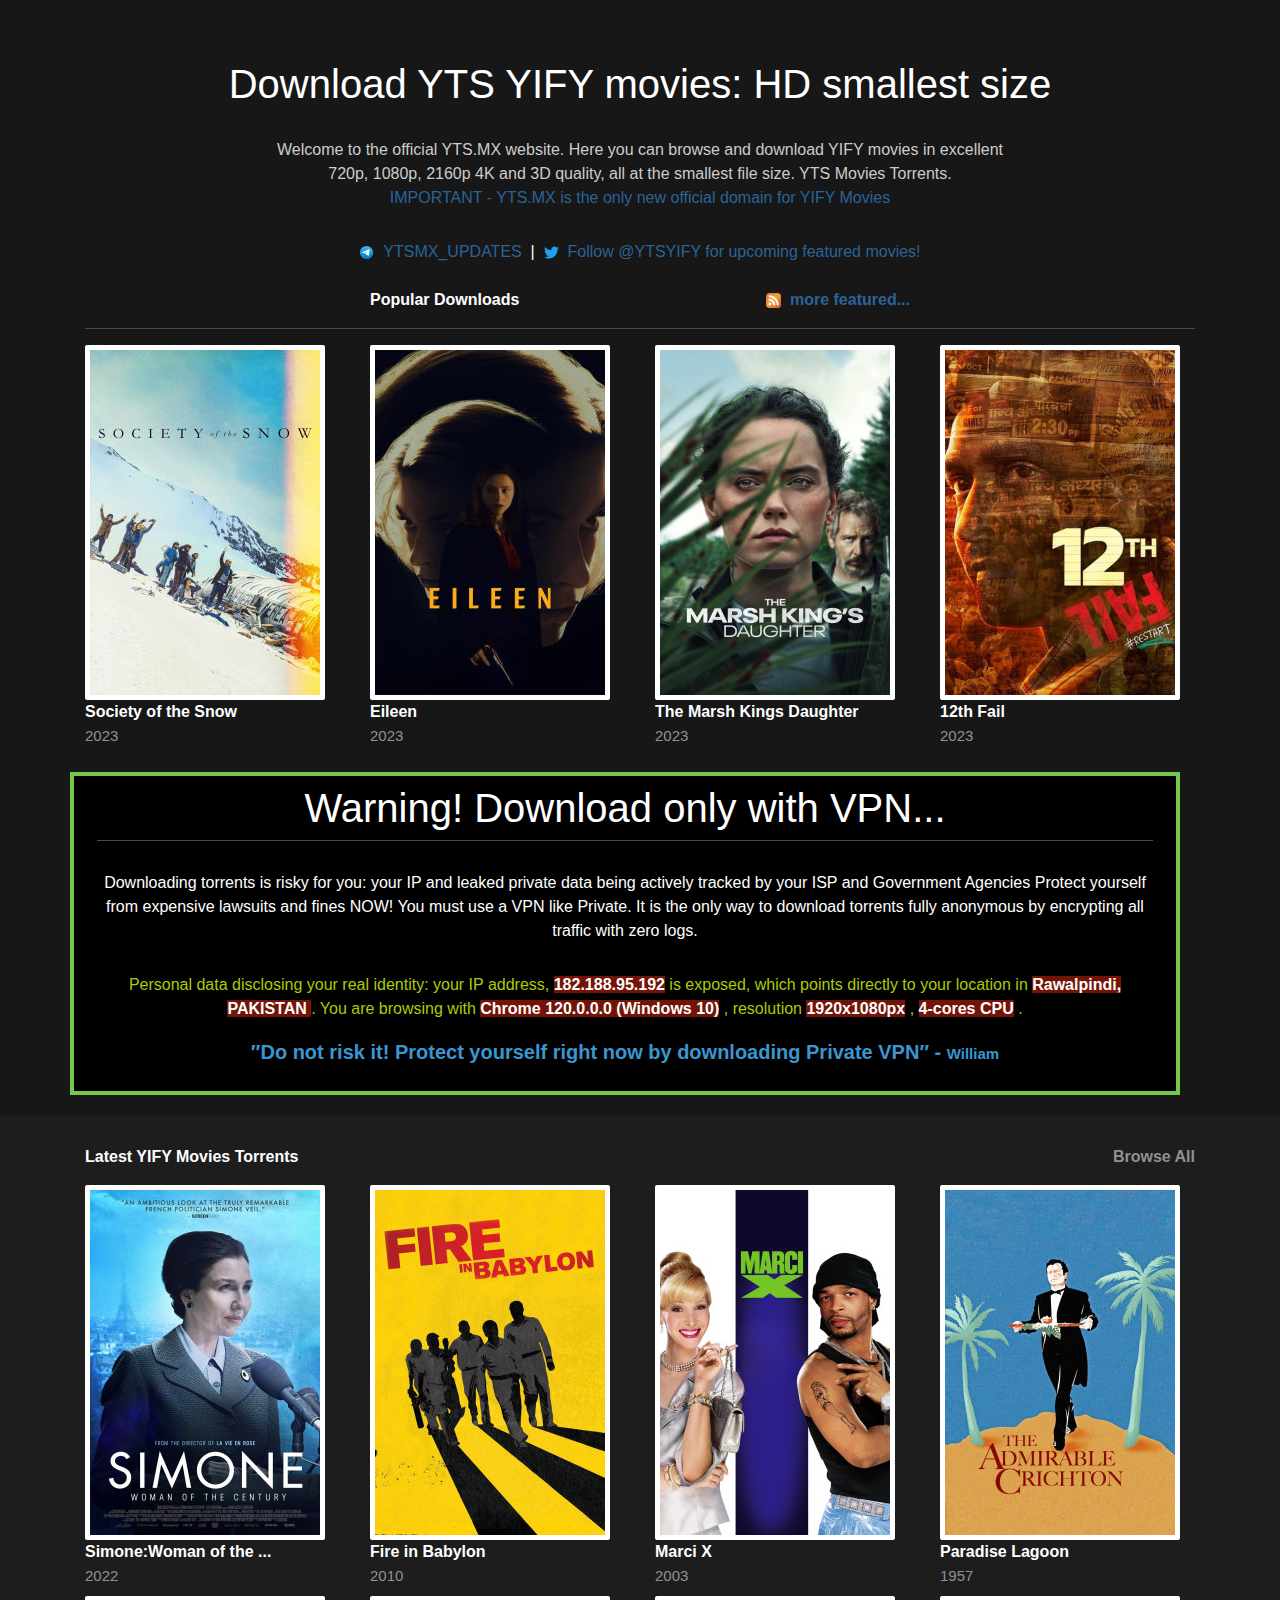
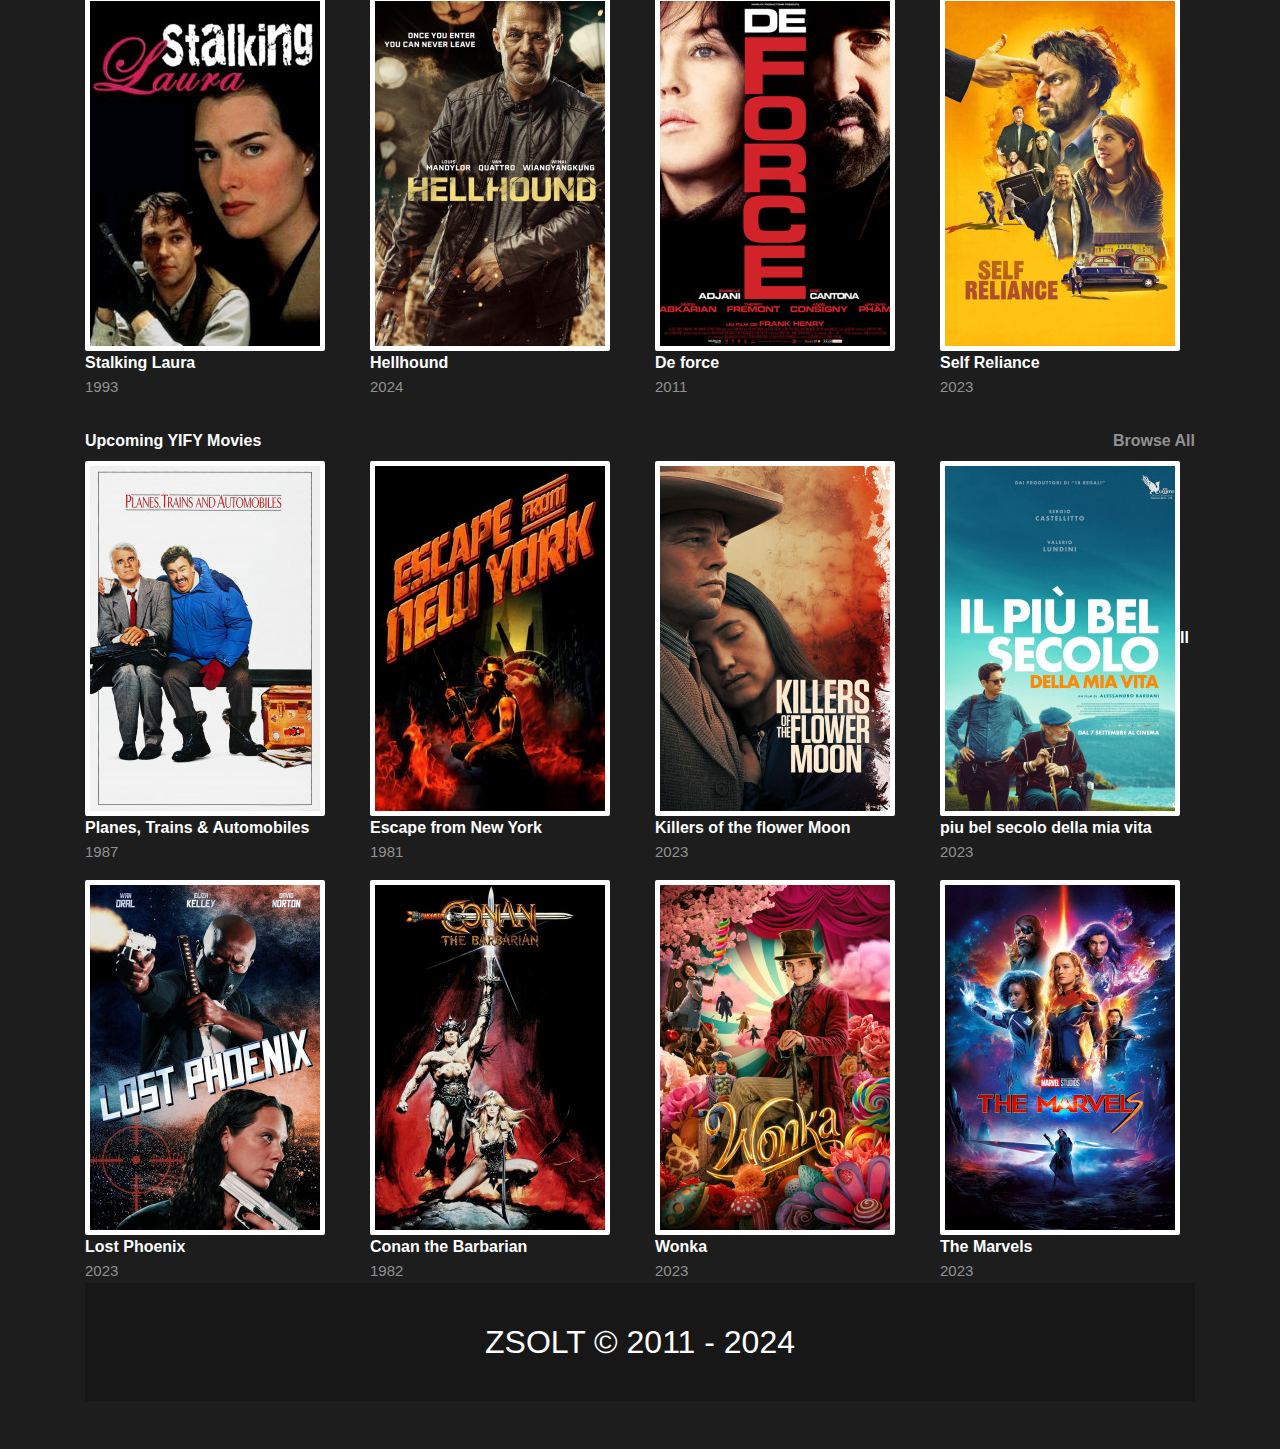
==== commit deb59797: "updated line 194 with img onclick ="redirectToDetail()" ====
--- a/index.html
+++ b/index.html
@@ -191,7 +191,7 @@
                         ];
                         html1 = '';
                         for (let i = 0; i < upcomingMovies1.length; i++) {
-                            html1 += '<div class="col-3"><img src="' + upcomingMovies1[i].image + '" class="image" /> <br/><span class="imgName">' + upcomingMovies1[i].name + '</span> <br /><span class="imgYear">' + upcomingMovies1[i].year + '</span> </div>'
+                            html1 += '<div class="col-3"><img onclick="redirectToDetail(\'' + upcomingMovies1[i].name + '\',\'' + upcomingMovies1[i].year + '\',\'' + upcomingMovies1[i].image + '\')" src="' + upcomingMovies1[i].image + '" class="image" /><span class="imgName">' + upcomingMovies1[i].name + '</span><br /><span class="imgYear">' + upcomingMovies1[i].year + '</span></div>'
                         }
                         document.getElementById('upcoming1').innerHTML = html1;
                     }
